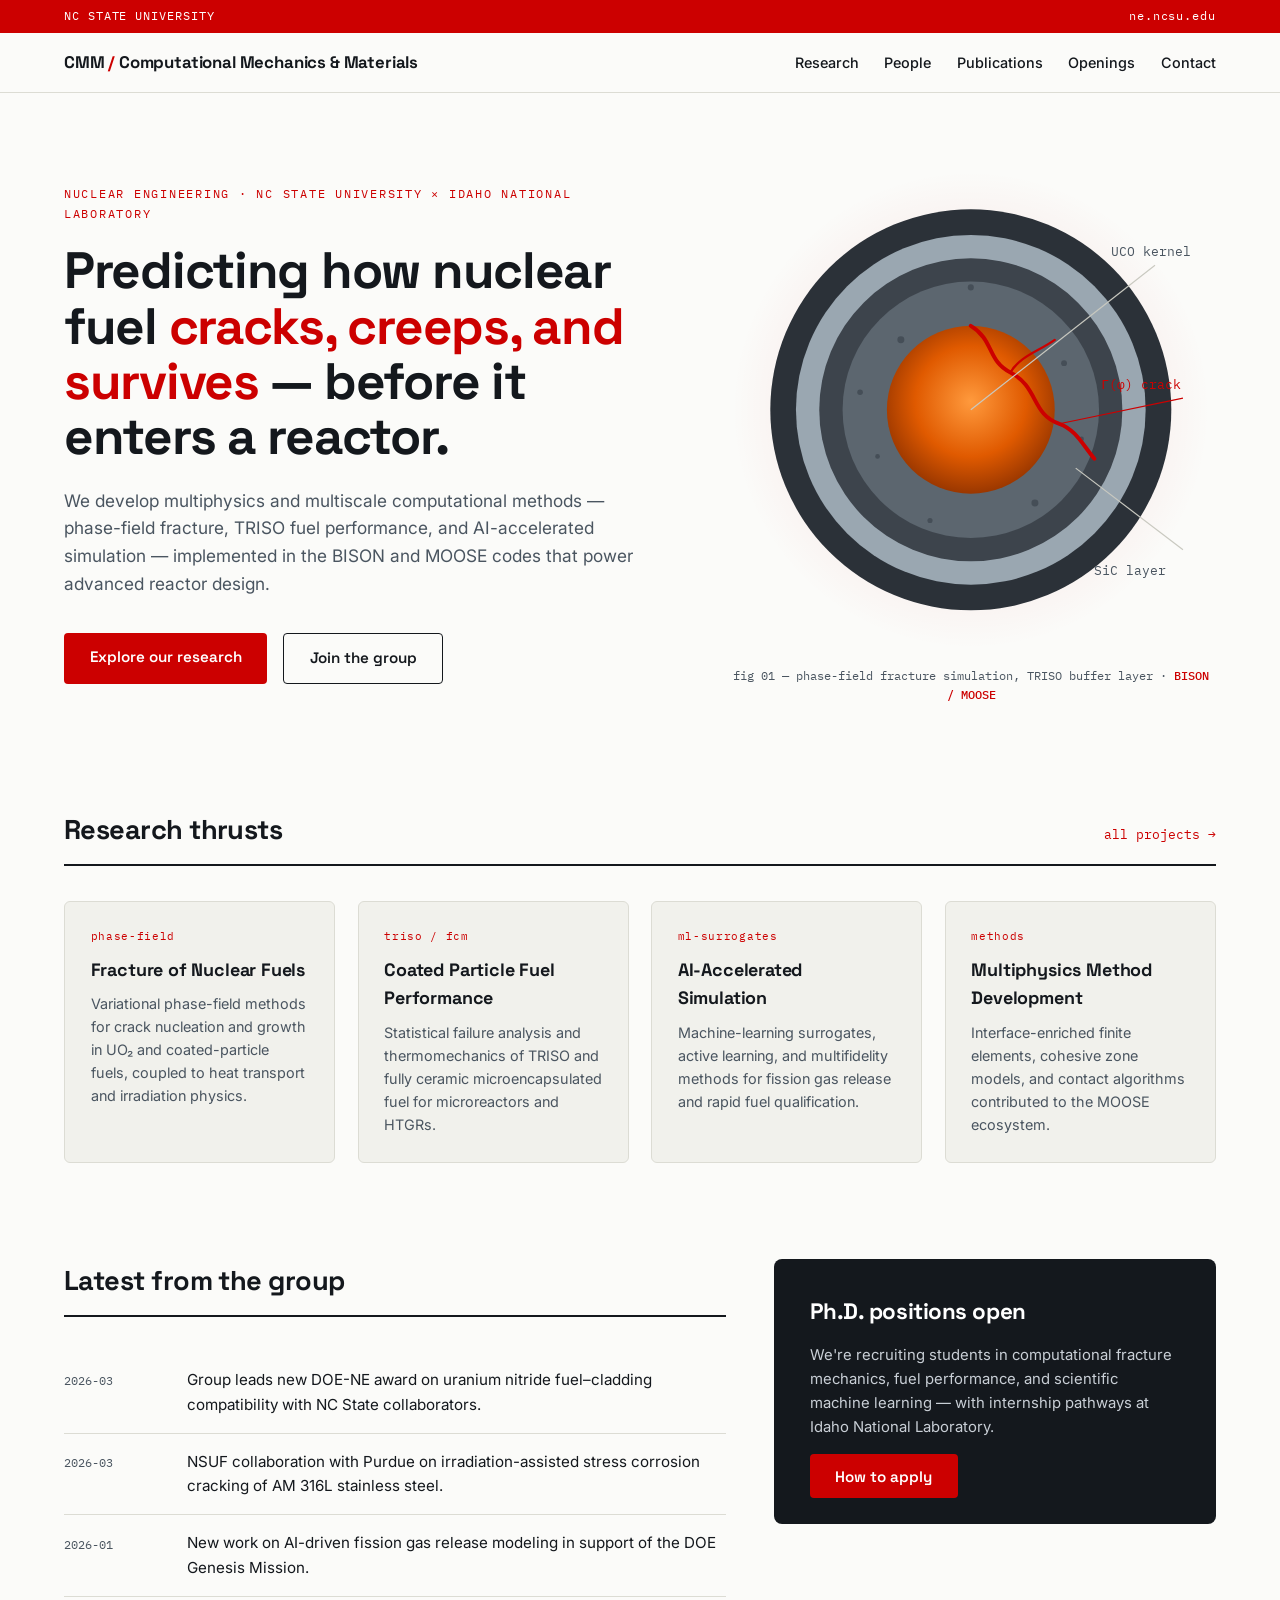
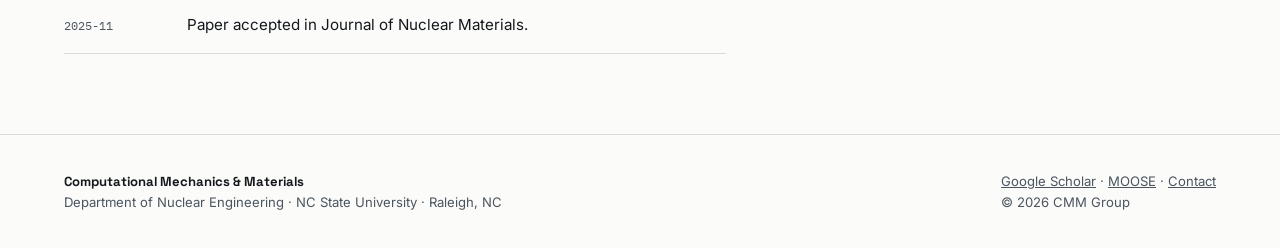
==== index.html @ 60ae12cd "Add files via upload" ====
<!DOCTYPE html>
<html lang="en">
<head>
<meta charset="UTF-8">
<meta name="viewport" content="width=device-width, initial-scale=1.0">
<title>Computational Mechanics and Materials — NC State</title>
<link rel="preconnect" href="https://fonts.googleapis.com">
<link href="https://fonts.googleapis.com/css2?family=Space+Grotesk:wght@400;500;600;700&family=Inter:wght@400;500;600&family=IBM+Plex+Mono:wght@400;500&display=swap" rel="stylesheet">
<link rel="stylesheet" href="style.css">
</head>
<body>
<div class="unibar"><span>NC STATE UNIVERSITY</span><a href="https://ne.ncsu.edu">ne.ncsu.edu</a></div>
<header>
  <nav>
    <a class="brand" href="index.html">CMM <span>/</span> Computational Mechanics &amp; Materials</a>
    <div class="links">
      <a href="research.html">Research</a>
      <a href="people.html">People</a>
      <a href="publications.html">Publications</a>
      <a href="openings.html">Openings</a>
      <a href="contact.html">Contact</a>
    </div>
  </nav>
</header>
<main>
<!-- ============ HERO ============ -->
<div class="hero">
  <div>
    <div class="eyebrow">Nuclear Engineering · NC State University × Idaho National Laboratory</div>
    <h1>Predicting how nuclear fuel <em>cracks, creeps, and survives</em> — before it enters a reactor.</h1>
    <p class="lede">We develop multiphysics and multiscale computational methods — phase-field fracture, TRISO fuel performance, and AI-accelerated simulation — implemented in the BISON and MOOSE codes that power advanced reactor design.</p>
    <div class="cta-row">
      <a class="btn primary" href="research.html">Explore our research</a>
      <a class="btn ghost" href="openings.html">Join the group</a>
    </div>
  </div>

  <figure class="fig">
    <svg viewBox="0 0 420 420" role="img" aria-label="Simulated cross-section of a TRISO fuel particle showing a crack propagating through the buffer layer">
      <defs>
        <radialGradient id="kernel" cx="50%" cy="45%" r="60%">
          <stop offset="0%" stop-color="#ff9a3d"/><stop offset="55%" stop-color="#e05a00"/><stop offset="100%" stop-color="#8a2f00"/>
        </radialGradient>
        <radialGradient id="glow" cx="50%" cy="50%" r="50%">
          <stop offset="0%" stop-color="#cc0000" stop-opacity=".16"/><stop offset="100%" stop-color="#cc0000" stop-opacity="0"/>
        </radialGradient>
      </defs>
      <circle cx="210" cy="210" r="205" fill="url(#glow)" class="pulse"/>
      <circle cx="210" cy="210" r="172" fill="#2b3138"/>
      <circle cx="210" cy="210" r="150" fill="#9aa7b1"/>
      <circle cx="210" cy="210" r="130" fill="#3d444c"/>
      <circle cx="210" cy="210" r="110" fill="#5c666f"/>
      <circle cx="210" cy="210" r="72" fill="url(#kernel)"/>
      <g fill="#454e57">
        <circle cx="150" cy="150" r="3"/><circle cx="290" cy="170" r="2.5"/><circle cx="265" cy="290" r="3"/>
        <circle cx="130" cy="250" r="2"/><circle cx="210" cy="105" r="2.6"/><circle cx="175" cy="305" r="2.2"/>
        <circle cx="305" cy="235" r="2"/><circle cx="115" cy="195" r="2.4"/>
      </g>
      <path class="crack" d="M210,138 C230,150 224,168 244,178 C268,190 262,214 286,222 C300,227 306,240 316,252"
            fill="none" stroke="#cc0000" stroke-width="3.4" stroke-linecap="round"/>
      <path class="crack" d="M244,178 C252,164 268,160 282,150" fill="none" stroke="#cc0000" stroke-width="2" stroke-linecap="round" style="animation-delay:2.4s"/>
      <g font-family="IBM Plex Mono, monospace" font-size="11" fill="#4a5560">
        <line x1="210" y1="210" x2="368" y2="86" stroke="#c9c9c0" stroke-width="1"/>
        <text x="330" y="78">UCO kernel</text>
        <line x1="300" y1="260" x2="392" y2="330" stroke="#c9c9c0" stroke-width="1"/>
        <text x="316" y="352">SiC layer</text>
        <line x1="286" y1="222" x2="392" y2="200" stroke="#cc0000" stroke-width="1"/>
        <text x="322" y="192" fill="#cc0000">Γ(φ) crack</text>
      </g>
    </svg>
    <figcaption>fig 01 — phase-field fracture simulation, TRISO buffer layer · <b>BISON / MOOSE</b></figcaption>
  </figure>
</div>

<!-- ============ RESEARCH ============ -->
<section id="research">
  <div class="sec-head"><h2>Research thrusts</h2><a href="research.html">all projects →</a></div>
  <div class="grid">
    <div class="card"><div class="tag">phase-field</div><h3>Fracture of Nuclear Fuels</h3><p>Variational phase-field methods for crack nucleation and growth in UO₂ and coated-particle fuels, coupled to heat transport and irradiation physics.</p></div>
    <div class="card"><div class="tag">triso / fcm</div><h3>Coated Particle Fuel Performance</h3><p>Statistical failure analysis and thermomechanics of TRISO and fully ceramic microencapsulated fuel for microreactors and HTGRs.</p></div>
    <div class="card"><div class="tag">ml-surrogates</div><h3>AI-Accelerated Simulation</h3><p>Machine-learning surrogates, active learning, and multifidelity methods for fission gas release and rapid fuel qualification.</p></div>
    <div class="card"><div class="tag">methods</div><h3>Multiphysics Method Development</h3><p>Interface-enriched finite elements, cohesive zone models, and contact algorithms contributed to the MOOSE ecosystem.</p></div>
  </div>
</section>

<!-- ============ NEWS + JOIN ============ -->
<section>
  <div class="split">
    <div>
      <div class="sec-head"><h2>Latest from the group</h2></div>
      <ul class="news">
        <li><time>2026-03</time><span>Group leads new DOE-NE award on uranium nitride fuel–cladding compatibility with NC State collaborators.</span></li>
        <li><time>2026-03</time><span>NSUF collaboration with Purdue on irradiation-assisted stress corrosion cracking of AM 316L stainless steel.</span></li>
        <li><time>2026-01</time><span>New work on AI-driven fission gas release modeling in support of the DOE Genesis Mission.</span></li>
        <li><time>2025-11</time><span>Paper accepted in Journal of Nuclear Materials.</span></li>
      </ul>
    </div>
    <div class="join">
      <h2>Ph.D. positions open</h2>
      <p>We're recruiting students in computational fracture mechanics, fuel performance, and scientific machine learning — with internship pathways at Idaho National Laboratory.</p>
      <a class="btn primary" href="openings.html">How to apply</a>
    </div>
  </div>
</section>
</main>
<footer>
  <div class="foot">
    <div><b>Computational Mechanics &amp; Materials</b><br>Department of Nuclear Engineering &middot; NC State University &middot; Raleigh, NC</div>
    <div><a href="https://scholar.google.com/citations?user=Jj2edygAAAAJ">Google Scholar</a> &middot; <a href="https://github.com/idaholab/moose">MOOSE</a> &middot; <a href="contact.html">Contact</a><br>&copy; 2026 CMM Group</div>
  </div>
</footer>
</body>
</html>
---- style.css ----
/* CMM Group — shared stylesheet */
:root{
  --ink:#14181d;
  --ink-soft:#4a5560;
  --paper:#fbfbf9;
  --panel:#f1f1ec;
  --red:#cc0000;
  --red-deep:#990000;
  --line:#dcdcd4;
  --mono:'IBM Plex Mono',monospace;
  --disp:'Space Grotesk',sans-serif;
  --body:'Inter',sans-serif;
}
*{margin:0;padding:0;box-sizing:border-box}
html{scroll-behavior:smooth}
body{font-family:var(--body);color:var(--ink);background:var(--paper);line-height:1.6}

/* top bar + nav */
.unibar{background:var(--red);color:#fff;font-family:var(--mono);font-size:.72rem;letter-spacing:.08em;padding:.45rem 5vw;display:flex;justify-content:space-between}
.unibar a{color:#fff;text-decoration:none}
header{position:sticky;top:0;background:rgba(251,251,249,.92);backdrop-filter:blur(8px);border-bottom:1px solid var(--line);z-index:50}
nav{display:flex;align-items:center;justify-content:space-between;padding:1rem 5vw;max-width:1280px;margin:0 auto;flex-wrap:wrap;gap:.6rem}
.brand{font-family:var(--disp);font-weight:700;font-size:1.05rem;letter-spacing:-.01em;text-decoration:none;color:var(--ink)}
.brand span{color:var(--red)}
.links{display:flex;gap:1.6rem;font-size:.9rem;font-weight:500;flex-wrap:wrap}
.links a{color:var(--ink);text-decoration:none;position:relative}
.links a::after{content:"";position:absolute;left:0;bottom:-4px;width:0;height:2px;background:var(--red);transition:width .25s}
.links a:hover::after,.links a:focus-visible::after,.links a[aria-current="page"]::after{width:100%}
.links a:focus-visible{outline:2px solid var(--red);outline-offset:4px}

/* layout */
main{max-width:1280px;margin:0 auto;padding:0 5vw}
section{padding:3rem 0}
.page-title{padding-top:3.5rem}
.eyebrow{font-family:var(--mono);font-size:.78rem;letter-spacing:.14em;text-transform:uppercase;color:var(--red);margin-bottom:1.2rem}
h1{font-family:var(--disp);font-size:clamp(2rem,4vw,3.2rem);line-height:1.08;letter-spacing:-.025em;font-weight:700}
h1 em{font-style:normal;color:var(--red)}
h2{font-family:var(--disp);font-size:1.7rem;letter-spacing:-.02em}
h3{font-family:var(--disp);font-size:1.12rem;letter-spacing:-.01em}
.lede{margin-top:1.4rem;font-size:1.08rem;color:var(--ink-soft);max-width:38rem}
.sec-head{display:flex;align-items:baseline;justify-content:space-between;border-bottom:2px solid var(--ink);padding-bottom:.8rem;margin-bottom:2.2rem}
.sec-head a{font-family:var(--mono);font-size:.8rem;color:var(--red);text-decoration:none}

/* hero */
.hero{padding:4.5rem 0 3.5rem;display:grid;grid-template-columns:1.1fr .9fr;gap:4rem;align-items:center}
.cta-row{margin-top:2.2rem;display:flex;gap:1rem;flex-wrap:wrap}
.btn{font-family:var(--disp);font-weight:600;font-size:.95rem;padding:.8rem 1.6rem;border-radius:4px;text-decoration:none;transition:transform .15s}
.btn:focus-visible{outline:3px solid var(--red);outline-offset:3px}
.btn.primary{background:var(--red);color:#fff}
.btn.primary:hover{background:var(--red-deep);transform:translateY(-1px)}
.btn.ghost{border:1.5px solid var(--ink);color:var(--ink)}
.btn.ghost:hover{background:var(--ink);color:var(--paper)}
.fig figcaption{font-family:var(--mono);font-size:.72rem;color:var(--ink-soft);margin-top:.8rem;text-align:center}
.fig figcaption b{color:var(--red);font-weight:500}
.fig svg{width:100%;height:auto;display:block}

/* cards */
.grid{display:grid;grid-template-columns:repeat(auto-fit,minmax(240px,1fr));gap:1.4rem}
.card{background:var(--panel);border:1px solid var(--line);border-radius:6px;padding:1.6rem;transition:transform .2s,border-color .2s}
.card:hover{transform:translateY(-3px);border-color:var(--red)}
.tag{font-family:var(--mono);font-size:.7rem;color:var(--red);letter-spacing:.06em}
.card h3{margin:.6rem 0 .5rem}
.card p{font-size:.9rem;color:var(--ink-soft)}

/* news + join */
.split{display:grid;grid-template-columns:1.2fr .8fr;gap:3rem}
.news{list-style:none}
.news li{display:grid;grid-template-columns:6.5rem 1fr;gap:1.2rem;padding:1rem 0;border-bottom:1px solid var(--line);font-size:.95rem}
.news time{font-family:var(--mono);font-size:.75rem;color:var(--ink-soft);padding-top:.2rem}
.join{background:var(--ink);color:var(--paper);border-radius:8px;padding:2.2rem;align-self:start}
.join h2{color:#fff;font-size:1.4rem}
.join p{margin:.9rem 0 1.5rem;color:#c9cfd6;font-size:.93rem}

/* people */
.person{display:grid;grid-template-columns:140px 1fr;gap:1.6rem;padding:1.6rem 0;border-bottom:1px solid var(--line)}
.person .photo{width:140px;height:140px;border-radius:6px;background:var(--panel);border:1px solid var(--line);display:flex;align-items:center;justify-content:center;font-family:var(--mono);font-size:.7rem;color:var(--ink-soft)}
.person .role{font-family:var(--mono);font-size:.75rem;color:var(--red);letter-spacing:.05em}
.person p{font-size:.92rem;color:var(--ink-soft);margin-top:.4rem}

/* publications */
.publist{list-style:none}
.publist li{padding:1rem 0;border-bottom:1px solid var(--line);font-size:.95rem}
.publist .year{font-family:var(--mono);color:var(--red);font-size:.8rem}
.pub-note{font-family:var(--mono);font-size:.8rem;color:var(--ink-soft);margin-top:1.5rem}
.pub-note a{color:var(--red)}

/* prose pages */
.prose{max-width:44rem}
.prose h2{margin:2.2rem 0 .8rem}
.prose h3{margin:1.6rem 0 .5rem}
.prose p{margin-bottom:1rem}
.prose ul{margin:0 0 1rem 1.4rem}
.prose li{margin-bottom:.3rem}
.prose a{color:var(--red)}

footer{border-top:1px solid var(--line);margin-top:2rem}
.foot{max-width:1280px;margin:0 auto;padding:2.2rem 5vw;display:flex;justify-content:space-between;flex-wrap:wrap;gap:1rem;font-size:.82rem;color:var(--ink-soft)}
.foot b{font-family:var(--disp);color:var(--ink)}
.foot a{color:var(--ink-soft)}

/* animation */
.crack{stroke-dasharray:340;stroke-dashoffset:340;animation:grow 4.2s ease-out .6s forwards}
@keyframes grow{to{stroke-dashoffset:0}}
.pulse{animation:pulse 3.2s ease-in-out infinite}
@keyframes pulse{0%,100%{opacity:.45}50%{opacity:.9}}
@media (prefers-reduced-motion: reduce){
  .crack{animation:none;stroke-dashoffset:0}
  .pulse{animation:none}
  .card,.btn{transition:none}
}
@media (max-width:880px){
  .hero{grid-template-columns:1fr;gap:2.5rem;padding-top:3rem}
  .split{grid-template-columns:1fr}
  .person{grid-template-columns:100px 1fr}
  .person .photo{width:100px;height:100px}
}
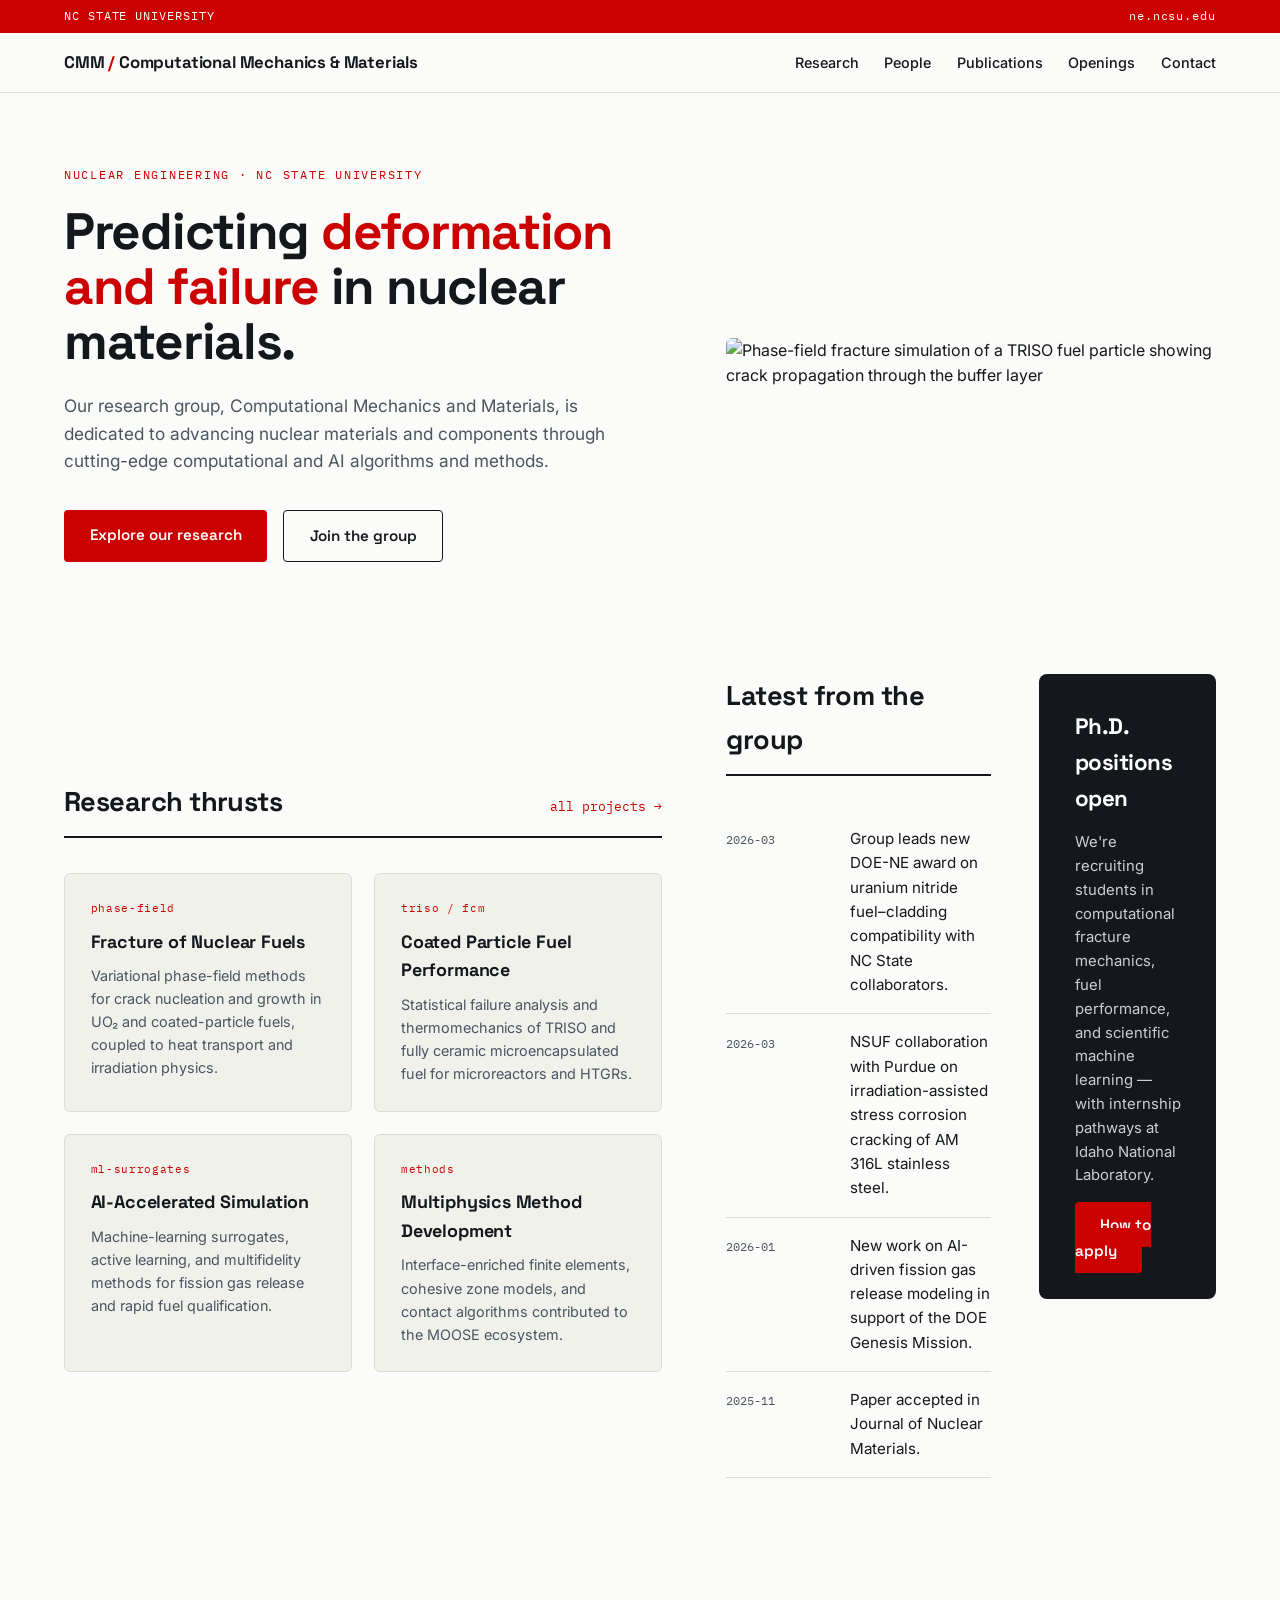
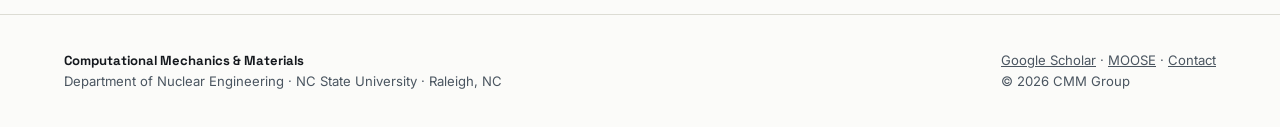
==== commit 5306e936: "Revise hero section and replace SVG with image Updated hero section content and replaced SVG with an" ====
--- a/index.html
+++ b/index.html
@@ -26,9 +26,9 @@
 <!-- ============ HERO ============ -->
 <div class="hero">
   <div>
-    <div class="eyebrow">Nuclear Engineering · NC State University × Idaho National Laboratory</div>
-    <h1>Predicting how nuclear fuel <em>cracks, creeps, and survives</em> — before it enters a reactor.</h1>
-    <p class="lede">We develop multiphysics and multiscale computational methods — phase-field fracture, TRISO fuel performance, and AI-accelerated simulation — implemented in the BISON and MOOSE codes that power advanced reactor design.</p>
+    <div class="eyebrow">Nuclear Engineering · NC State University </div>
+    <h1>Predicting <em>deformation and failure </em> in nuclear materials.</h1>
+    <p class="lede">Our research group, Computational Mechanics and Materials, is dedicated to advancing nuclear materials and components through cutting-edge computational and AI algorithms and methods.</p>
     <div class="cta-row">
       <a class="btn primary" href="research.html">Explore our research</a>
       <a class="btn ghost" href="openings.html">Join the group</a>
@@ -36,41 +36,10 @@
   </div>
 
   <figure class="fig">
-    <svg viewBox="0 0 420 420" role="img" aria-label="Simulated cross-section of a TRISO fuel particle showing a crack propagating through the buffer layer">
-      <defs>
-        <radialGradient id="kernel" cx="50%" cy="45%" r="60%">
-          <stop offset="0%" stop-color="#ff9a3d"/><stop offset="55%" stop-color="#e05a00"/><stop offset="100%" stop-color="#8a2f00"/>
-        </radialGradient>
-        <radialGradient id="glow" cx="50%" cy="50%" r="50%">
-          <stop offset="0%" stop-color="#cc0000" stop-opacity=".16"/><stop offset="100%" stop-color="#cc0000" stop-opacity="0"/>
-        </radialGradient>
-      </defs>
-      <circle cx="210" cy="210" r="205" fill="url(#glow)" class="pulse"/>
-      <circle cx="210" cy="210" r="172" fill="#2b3138"/>
-      <circle cx="210" cy="210" r="150" fill="#9aa7b1"/>
-      <circle cx="210" cy="210" r="130" fill="#3d444c"/>
-      <circle cx="210" cy="210" r="110" fill="#5c666f"/>
-      <circle cx="210" cy="210" r="72" fill="url(#kernel)"/>
-      <g fill="#454e57">
-        <circle cx="150" cy="150" r="3"/><circle cx="290" cy="170" r="2.5"/><circle cx="265" cy="290" r="3"/>
-        <circle cx="130" cy="250" r="2"/><circle cx="210" cy="105" r="2.6"/><circle cx="175" cy="305" r="2.2"/>
-        <circle cx="305" cy="235" r="2"/><circle cx="115" cy="195" r="2.4"/>
-      </g>
-      <path class="crack" d="M210,138 C230,150 224,168 244,178 C268,190 262,214 286,222 C300,227 306,240 316,252"
-            fill="none" stroke="#cc0000" stroke-width="3.4" stroke-linecap="round"/>
-      <path class="crack" d="M244,178 C252,164 268,160 282,150" fill="none" stroke="#cc0000" stroke-width="2" stroke-linecap="round" style="animation-delay:2.4s"/>
-      <g font-family="IBM Plex Mono, monospace" font-size="11" fill="#4a5560">
-        <line x1="210" y1="210" x2="368" y2="86" stroke="#c9c9c0" stroke-width="1"/>
-        <text x="330" y="78">UCO kernel</text>
-        <line x1="300" y1="260" x2="392" y2="330" stroke="#c9c9c0" stroke-width="1"/>
-        <text x="316" y="352">SiC layer</text>
-        <line x1="286" y1="222" x2="392" y2="200" stroke="#cc0000" stroke-width="1"/>
-        <text x="322" y="192" fill="#cc0000">Γ(φ) crack</text>
-      </g>
-    </svg>
-    <figcaption>fig 01 — phase-field fracture simulation, TRISO buffer layer · <b>BISON / MOOSE</b></figcaption>
-  </figure>
-</div>
+  <img src="img/triso-simulation.png"
+       alt="Phase-field fracture simulation of a TRISO fuel particle showing crack propagation through the buffer layer"
+       style="width:100%;height:auto;display:block;border-radius:6px">
+</figure>
 
 <!-- ============ RESEARCH ============ -->
 <section id="research">
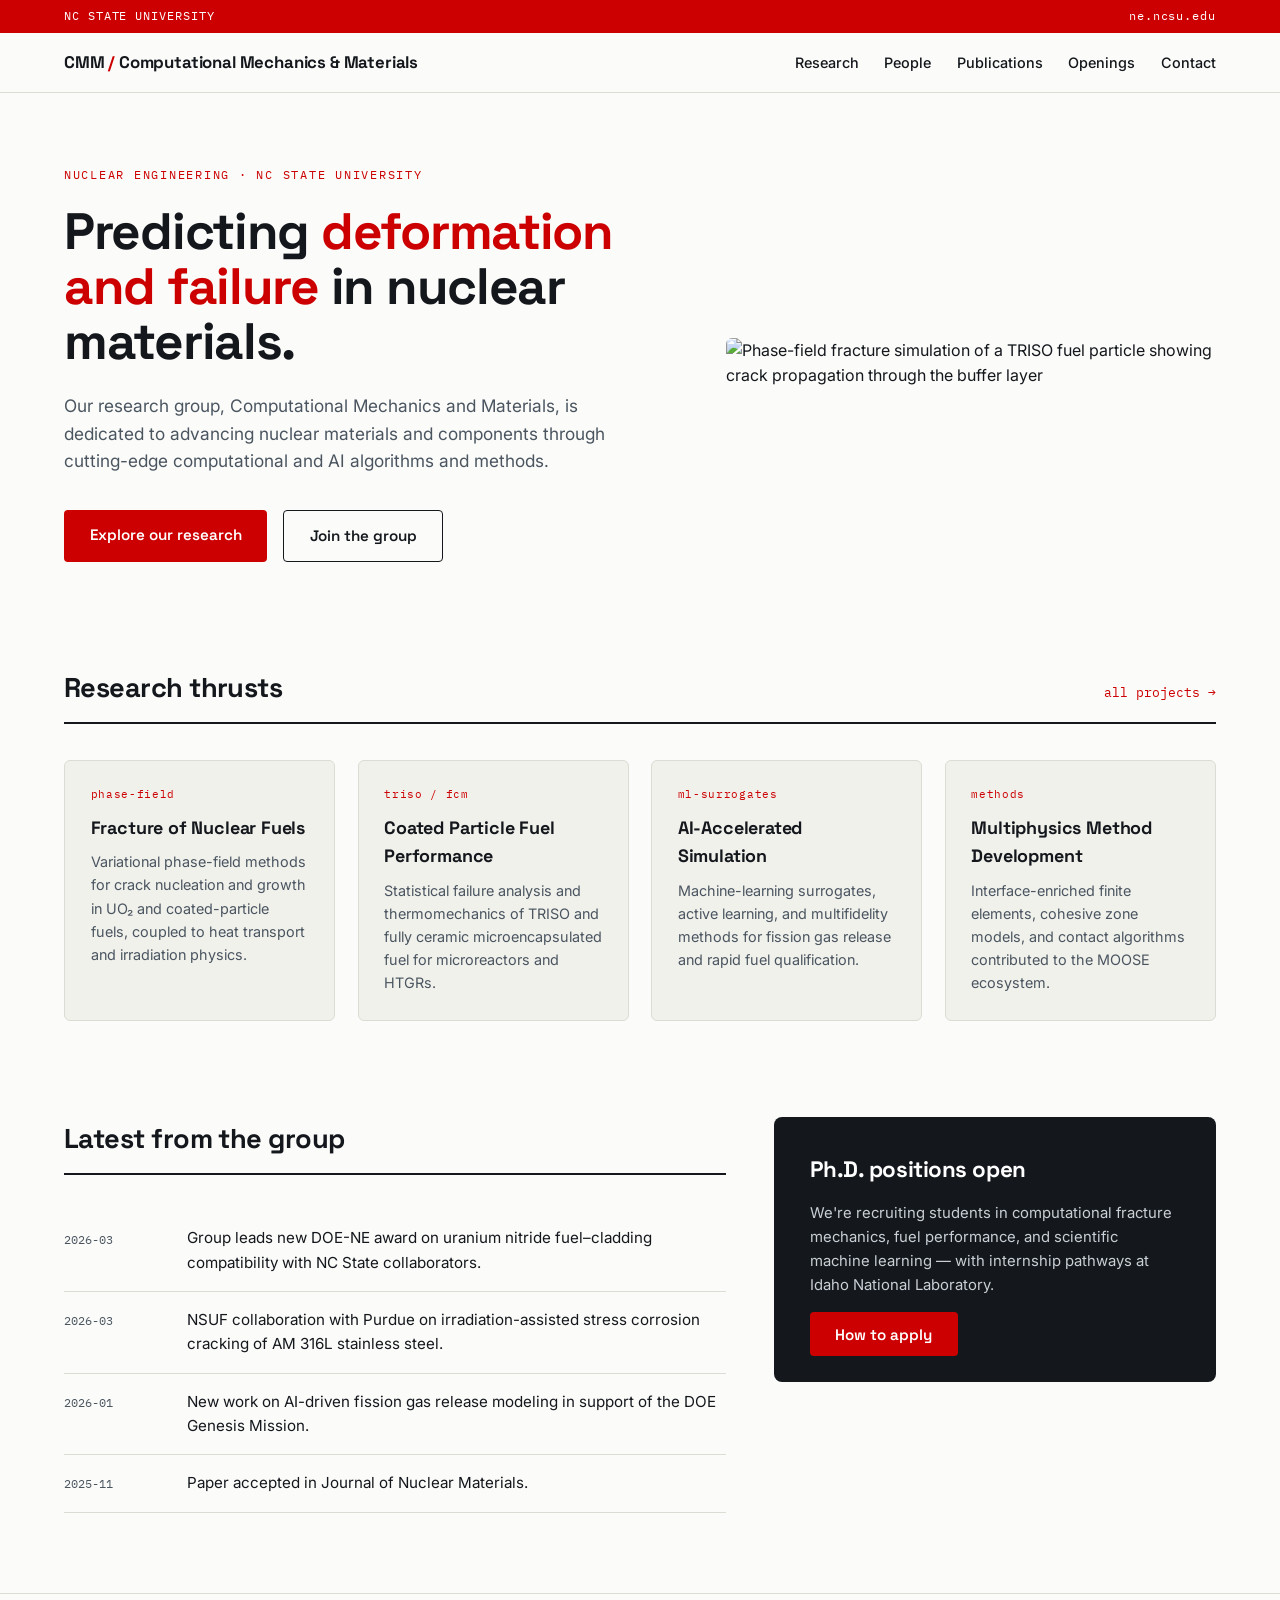
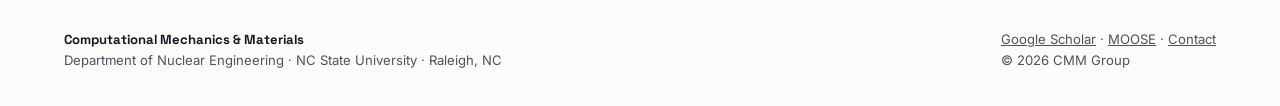
==== commit 325f361f: "Fix HTML formatting in index.html" ====
--- a/index.html
+++ b/index.html
@@ -40,6 +40,7 @@
        alt="Phase-field fracture simulation of a TRISO fuel particle showing crack propagation through the buffer layer"
        style="width:100%;height:auto;display:block;border-radius:6px">
 </figure>
+</div>
 
 <!-- ============ RESEARCH ============ -->
 <section id="research">
